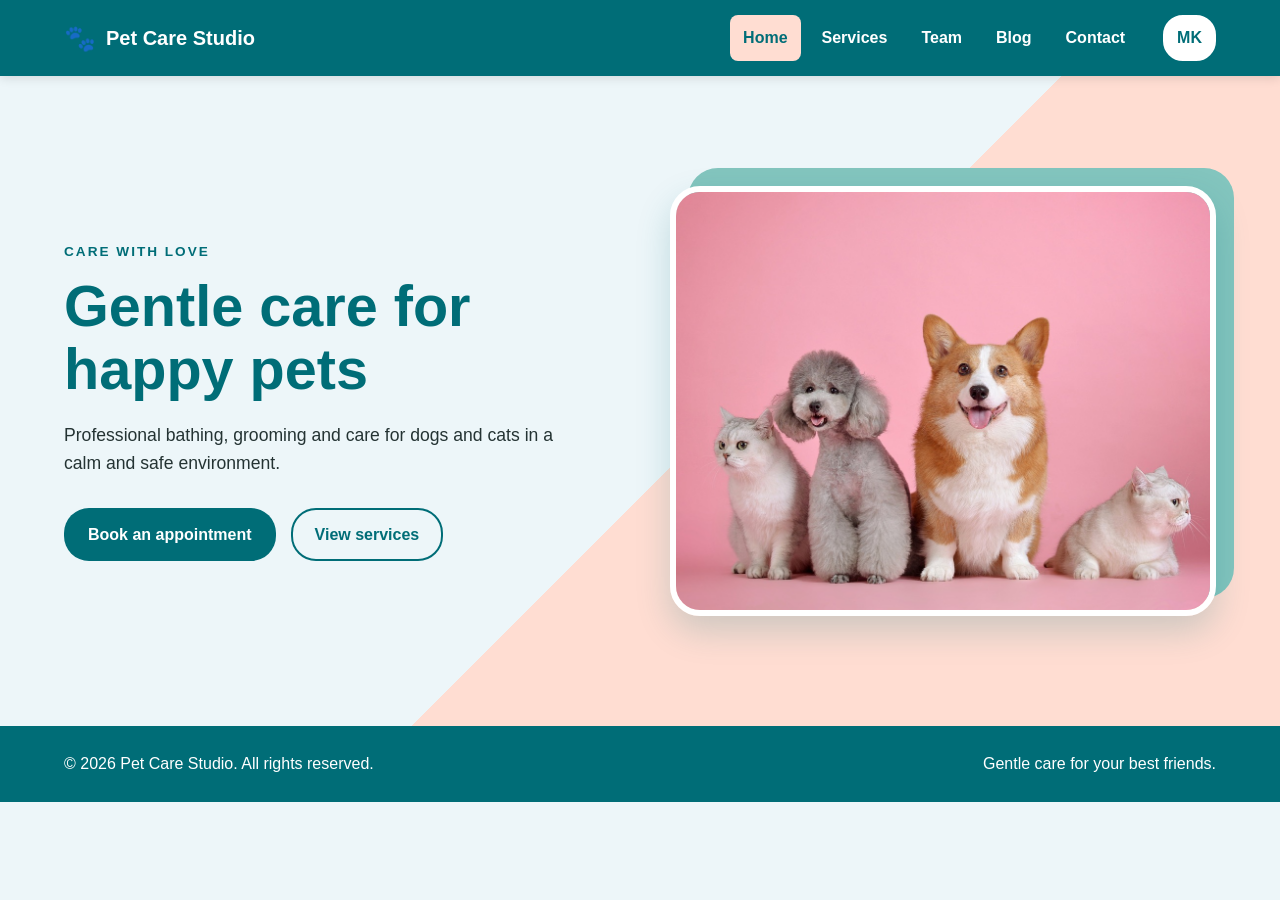
==== en/index.html @ cea67d35 "Add English home page" ====
<!DOCTYPE html>
<html lang="en">
<head>
    <meta charset="UTF-8">
    <meta name="viewport"
          content="width=device-width, initial-scale=1.0">

    <meta name="description"
          content="Pet Care Studio is a professional grooming salon for dogs and cats.">

    <title>Pet Care Studio | Home</title>

    <link rel="stylesheet" href="../assets/css/global.css">
    <link rel="stylesheet" href="../assets/css/home.css">

    <script src="../assets/js/main.js" defer></script>
</head>

<body>

<header class="site-header">
    <div class="container header-container">

        <a class="logo" href="index.html">
            <span class="logo-icon">🐾</span>
            <span>Pet Care Studio</span>
        </a>

        <button class="menu-button"
                id="menu-button"
                type="button"
                aria-label="Open menu"
                aria-expanded="false">
            ☰
        </button>

        <nav class="main-navigation"
             id="main-navigation"
             aria-label="Main navigation">

            <ul>
                <li>
                    <a class="active" href="index.html">
                        Home
                    </a>
                </li>

                <li>
                    <a href="services.html">
                        Services
                    </a>
                </li>

                <li>
                    <a href="team.html">
                        Team
                    </a>
                </li>

                <li>
                    <a href="blog.html">
                        Blog
                    </a>
                </li>

                <li>
                    <a href="contact.html">
                        Contact
                    </a>
                </li>
            </ul>
        </nav>

        <a class="language-button"
           href="../index.html"
           lang="mk">
            MK
        </a>

    </div>
</header>

<main>

    <section class="hero-section">
        <div class="container hero-container">

            <div class="hero-content">

                <p class="section-label">
                    CARE WITH LOVE
                </p>

                <h1>
                    Gentle care for happy pets
                </h1>

                <p class="hero-description">
                    Professional bathing, grooming and care for dogs
                    and cats in a calm and safe environment.
                </p>

                <div class="hero-buttons">

                    <a class="button primary-button"
                       href="contact.html">
                        Book an appointment
                    </a>

                    <a class="button secondary-button"
                       href="services.html">
                        View services
                    </a>

                </div>
            </div>

            <div class="hero-image">
                <img src="../assets/images/hero-pets.jpg"
                     alt="Two dogs and two cats on a pink background">
            </div>

        </div>
    </section>

</main>

<footer class="site-footer">
    <div class="container footer-container">

        <p>
            © 2026 Pet Care Studio. All rights reserved.
        </p>

        <p>
            Gentle care for your best friends.
        </p>

    </div>
</footer>

</body>
</html>
---- assets/css/global.css ----
:root {
    --primary-color: #006D77;
    --secondary-color: #83C5BE;
    --background-color: #EDF6F9;
    --accent-color: #FFDDD2;
    --text-color: #243333;
    --white-color: #FFFFFF;
}

* {
    box-sizing: border-box;
}

html {
    scroll-behavior: smooth;
}

body {
    margin: 0;
    color: var(--text-color);
    background-color: var(--background-color);
    font-family: Arial, Helvetica, sans-serif;
    font-size: 16px;
    line-height: 1.6;
}

img{
    display: block;
    max-width: 100%;
}

a{
    color: inherit;
    text-decoration: none;
}

ul{
    margin: 0;
    padding: 0;
    list-style: none;
}

button{
    font: inherit;
    cursor: pointer;
}

.container{
    width: 90%;
    max-width: 1200px;
    margin: 0 auto;
}

.site-header{
    position: sticky;
    top: 0;
    z-index: 1000;
    background-color: var(--primary-color);
    box-shadow: 0 2px 10px rgba(0,0,0,0.12);
}

.header-container{
    min-height: 76px;
    display: flex;
    align-items: center;
    gap: 25px;
}

.logo {
    display: flex;
    align-items: center;
    gap: 10px;
    color: var(--white-color);
    font-size: 1.25rem;
    font-weight: bold;
}

.logo-icon {
    font-size: 1.6rem;
}

.main-navigation {
    margin-left: auto;
}

.main-navigation ul {
    display: flex;
    align-items: center;
    gap: 8px;
}

.main-navigation a {
    display: block;
    padding: 10px 13px;
    color: var(--white-color);
    border-radius: 8px;
    font-weight: 600;
    transition: background-color 0.2s ease,
    color 0.2s ease;
}

.main-navigation a:hover,
.main-navigation a.active {
    color: var(--primary-color);
    background-color: var(--accent-color);
}

.language-button {
    padding: 8px 12px;
    color: var(--primary-color);
    background-color: var(--white-color);
    border: 2px solid var(--white-color);
    border-radius: 20px;
    font-weight: bold;
}

.language-button:hover {
    background-color: var(--accent-color);
}

.menu-button {
    display: none;
    margin-left: auto;
    padding: 5px 10px;
    color: var(--white-color);
    background: transparent;
    border: 1px solid var(--white-color);
    border-radius: 6px;
    font-size: 1.5rem;
}

.button {
    display: inline-block;
    padding: 12px 22px;
    border: 2px solid transparent;
    border-radius: 25px;
    font-weight: bold;
    text-align: center;
    transition: background-color 0.2s ease,
    color 0.2s ease,
    transform 0.2s ease;
}

.button:hover {
    transform: translateY(-2px);
}

.primary-button {
    color: var(--white-color);
    background-color: var(--primary-color);
}

.primary-button:hover {
    background-color: var(--secondary-color);
}

.secondary-button {
    color: var(--primary-color);
    background-color: transparent;
    border-color: var(--primary-color);
}

.secondary-button:hover {
    background-color: var(--accent-color);
}

a:focus-visible,
button:focus-visible {
    outline: 3px solid var(--accent-color);
    outline-offset: 3px;
}

.site-footer {
    padding: 25px 0;
    color: var(--white-color);
    background-color: var(--primary-color);
}

.footer-container {
    display: flex;
    justify-content: space-between;
    gap: 20px;
}

.footer-container p {
    margin: 0;
}

@media (max-width: 768px) {
    .header-container {
        position: relative;
        min-height: 68px;
        gap: 12px;
    }

    .menu-button {
        display: block;
    }

    .main-navigation {
        position: absolute;
        top: 68px;
        right: 0;
        left: 0;
        display: none;
        margin-left: 0;
        padding: 15px 5%;
        background-color: var(--primary-color);
        border-top: 1px solid var(--secondary-color);
    }

    /* JavaScript подоцна ќе ја додава класата open */
    .main-navigation.open {
        display: block;
    }

    .main-navigation ul {
        flex-direction: column;
        align-items: stretch;
    }

    .main-navigation a {
        padding: 12px;
        text-align: center;
    }

    .footer-container {
        flex-direction: column;
        text-align: center;
    }
}
---- assets/css/home.css ----
.hero-section {
    min-height: 650px;
    display: flex;
    align-items: center;
    padding: 70px 0;
    background: linear-gradient(
            135deg,
            var(--background-color) 55%,
            var(--accent-color) 55%
    );
}

.hero-container {
    display: grid;
    grid-template-columns: 1fr 1fr;
    gap: 60px;
    align-items: center;
}

.hero-content {
    max-width: 580px;
}

.section-label {
    margin: 0 0 12px;
    color: var(--primary-color);
    font-size: 0.85rem;
    font-weight: bold;
    letter-spacing: 2px;
}

.hero-content h1 {
    margin: 0 0 20px;
    color: var(--primary-color);
    font-size: 3.6rem;
    line-height: 1.1;
}

.hero-description {
    max-width: 520px;
    margin: 0 0 30px;
    color: var(--text-color);
    font-size: 1.1rem;
}

.hero-buttons {
    display: flex;
    flex-wrap: wrap;
    gap: 15px;
}

.hero-image {
    position: relative;
}

.hero-image::before {
    content: "";
    position: absolute;
    top: -18px;
    right: -18px;
    width: 100%;
    height: 100%;
    background-color: var(--secondary-color);
    border-radius: 30px;
}

.hero-image img {
    position: relative;
    z-index: 1;
    width: 100%;
    height: 430px;
    object-fit: cover;
    object-position: center;
    border: 6px solid var(--white-color);
    border-radius: 30px;
    box-shadow: 0 15px 35px rgba(0, 109, 119, 0.20);
}

@media (max-width: 900px) {
    .hero-section {
        min-height: auto;
        padding: 60px 0;
        background: var(--background-color);
    }

    .hero-container {
        grid-template-columns: 1fr;
        gap: 45px;
    }

    .hero-content {
        max-width: 700px;
        text-align: center;
        margin: 0 auto;
    }

    .hero-description {
        margin-right: auto;
        margin-left: auto;
    }

    .hero-buttons {
        justify-content: center;
    }

    .hero-image {
        width: 90%;
        max-width: 650px;
        margin: 0 auto;
    }
}

@media (max-width: 600px) {
    .hero-section {
        padding: 45px 0;
    }

    .hero-content h1 {
        font-size: 2.4rem;
    }

    .hero-description {
        font-size: 1rem;
    }

    .hero-buttons {
        flex-direction: column;
    }

    .hero-buttons .button {
        width: 100%;
    }

    .hero-image {
        width: 100%;
    }

    .hero-image::before {
        top: -10px;
        right: -10px;
    }

    .hero-image img {
        height: 320px;
        border-radius: 20px;
    }
}
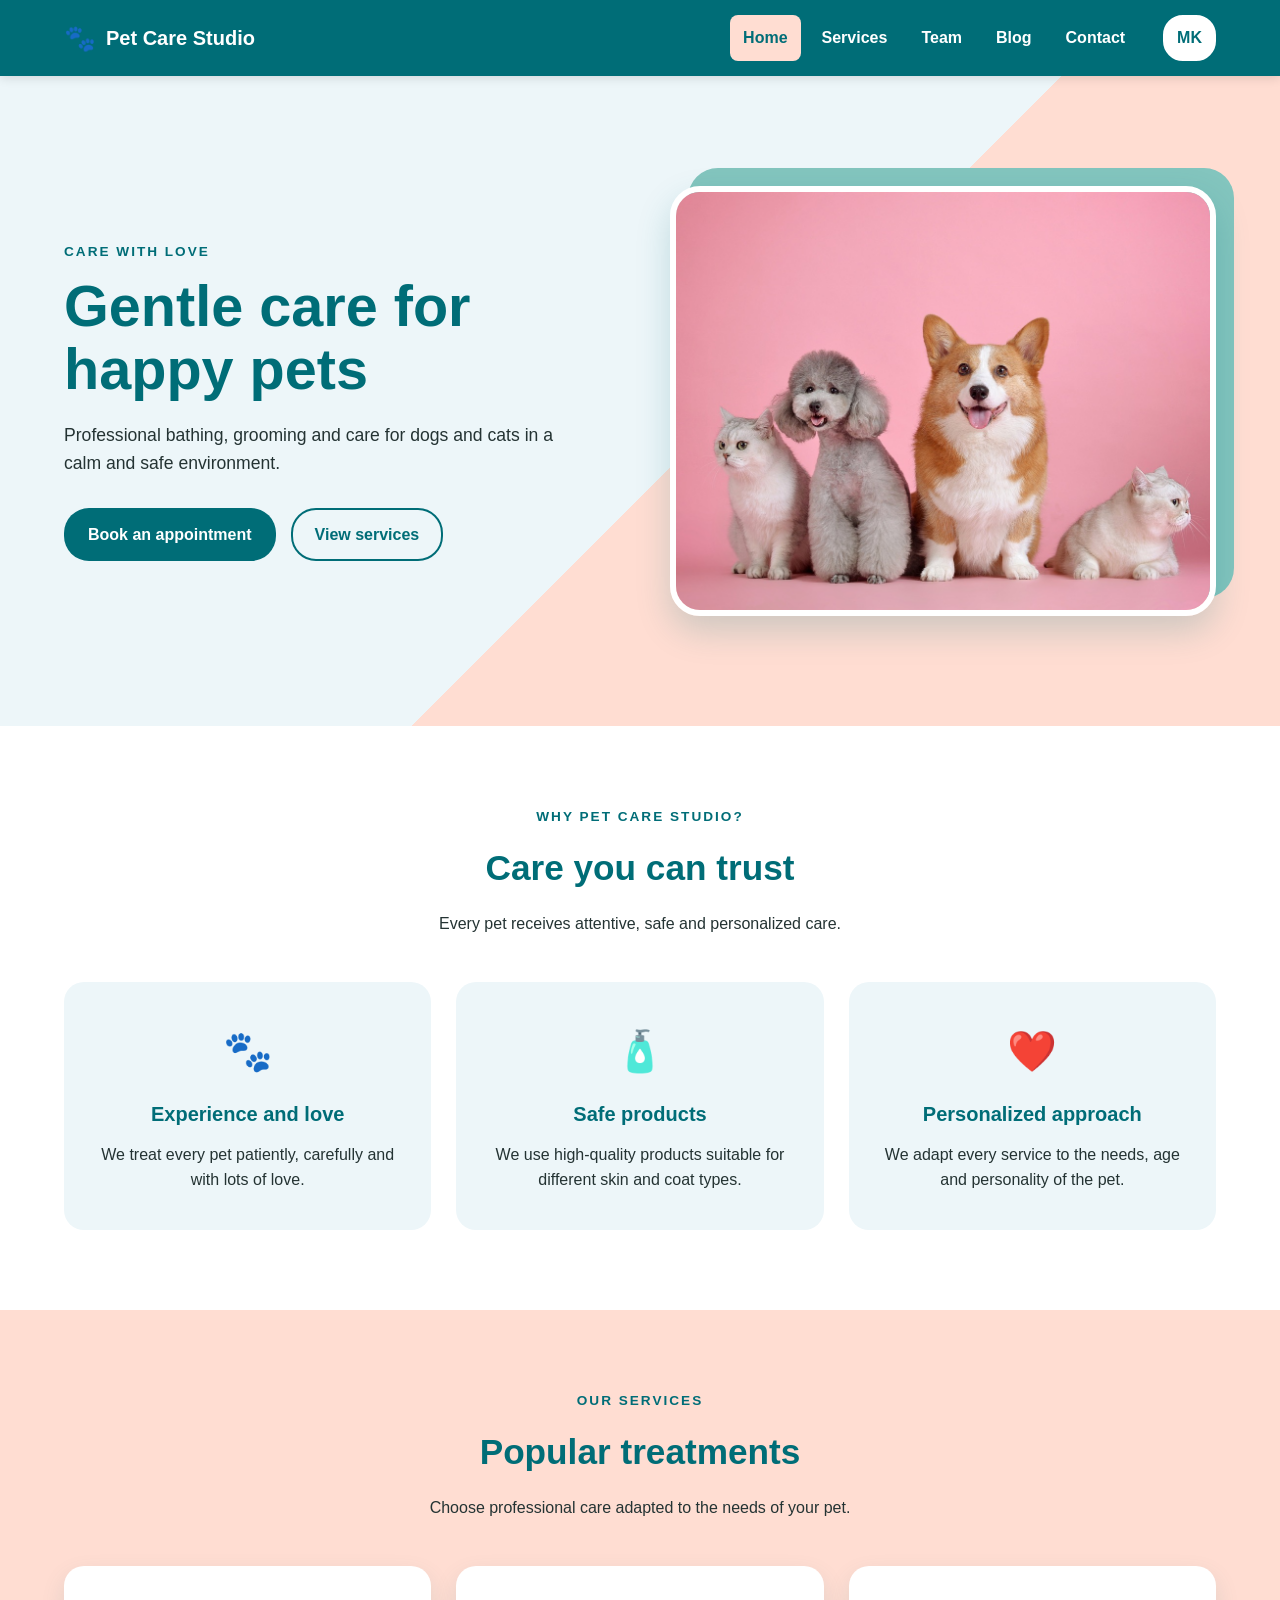
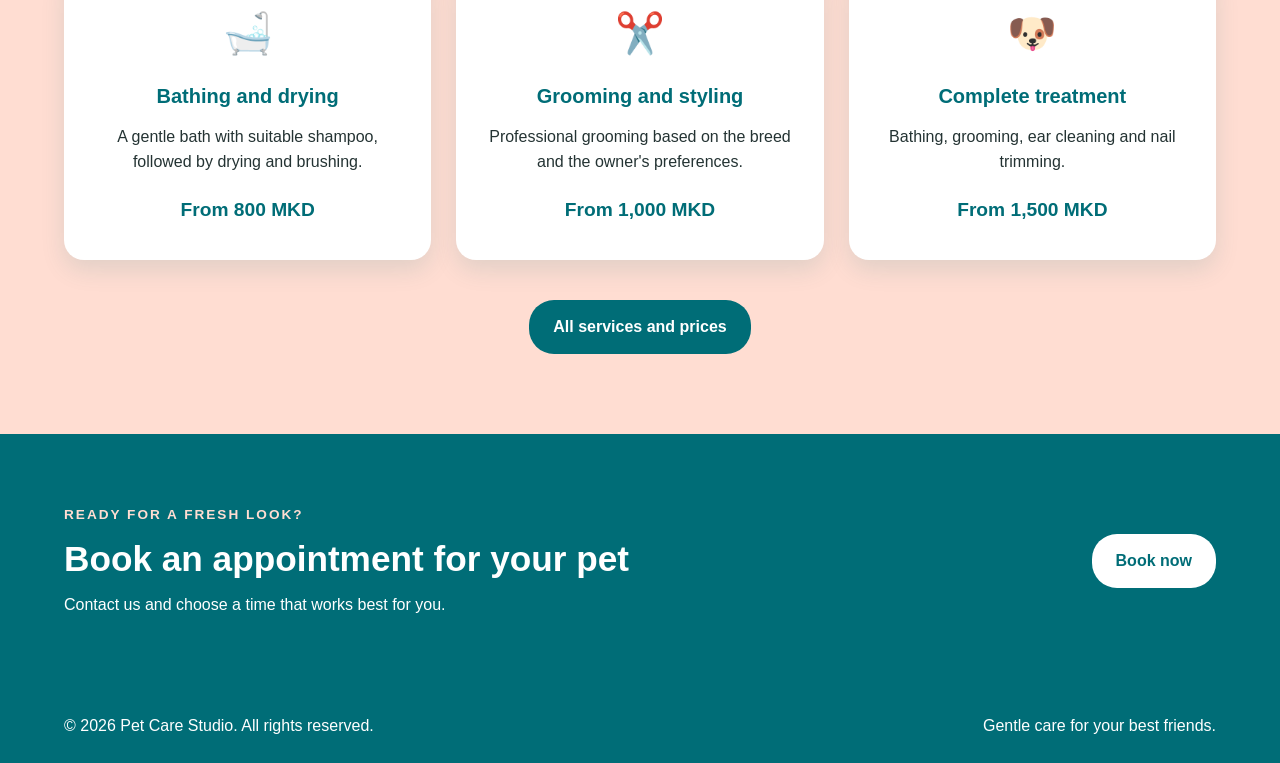
==== commit b36228eb: "Complete bilingual home page" ====
--- a/en/index.html
+++ b/en/index.html
@@ -123,6 +123,127 @@
         </div>
     </section>
 
+    <section class="benefits-section">
+        <div class="container">
+
+            <div class="section-heading">
+                <p class="section-label">WHY PET CARE STUDIO?</p>
+                <h2>Care you can trust</h2>
+                <p>
+                    Every pet receives attentive, safe and
+                    personalized care.
+                </p>
+            </div>
+
+            <div class="benefits-grid">
+
+                <article class="benefit-card">
+                    <span class="benefit-icon" aria-hidden="true">🐾</span>
+                    <h3>Experience and love</h3>
+                    <p>
+                        We treat every pet patiently, carefully
+                        and with lots of love.
+                    </p>
+                </article>
+
+                <article class="benefit-card">
+                    <span class="benefit-icon" aria-hidden="true">🧴</span>
+                    <h3>Safe products</h3>
+                    <p>
+                        We use high-quality products suitable for
+                        different skin and coat types.
+                    </p>
+                </article>
+
+                <article class="benefit-card">
+                    <span class="benefit-icon" aria-hidden="true">❤️</span>
+                    <h3>Personalized approach</h3>
+                    <p>
+                        We adapt every service to the needs, age
+                        and personality of the pet.
+                    </p>
+                </article>
+
+            </div>
+        </div>
+    </section>
+
+    <section class="services-preview-section">
+        <div class="container">
+
+            <div class="section-heading">
+                <p class="section-label">OUR SERVICES</p>
+                <h2>Popular treatments</h2>
+                <p>
+                    Choose professional care adapted to the
+                    needs of your pet.
+                </p>
+            </div>
+
+            <div class="services-preview-grid">
+
+                <article class="service-preview-card">
+                    <span class="service-icon" aria-hidden="true">🛁</span>
+                    <h3>Bathing and drying</h3>
+                    <p>
+                        A gentle bath with suitable shampoo,
+                        followed by drying and brushing.
+                    </p>
+                    <p class="service-price">From 800 MKD</p>
+                </article>
+
+                <article class="service-preview-card">
+                    <span class="service-icon" aria-hidden="true">✂️</span>
+                    <h3>Grooming and styling</h3>
+                    <p>
+                        Professional grooming based on the breed
+                        and the owner's preferences.
+                    </p>
+                    <p class="service-price">From 1,000 MKD</p>
+                </article>
+
+                <article class="service-preview-card">
+                    <span class="service-icon" aria-hidden="true">🐶</span>
+                    <h3>Complete treatment</h3>
+                    <p>
+                        Bathing, grooming, ear cleaning
+                        and nail trimming.
+                    </p>
+                    <p class="service-price">From 1,500 MKD</p>
+                </article>
+
+            </div>
+
+            <div class="section-action">
+                <a class="button primary-button" href="services.html">
+                    All services and prices
+                </a>
+            </div>
+
+        </div>
+    </section>
+
+    <section class="appointment-section">
+        <div class="container appointment-container">
+
+            <div class="appointment-content">
+                <p class="section-label">READY FOR A FRESH LOOK?</p>
+
+                <h2>Book an appointment for your pet</h2>
+
+                <p>
+                    Contact us and choose a time that
+                    works best for you.
+                </p>
+            </div>
+
+            <a class="button appointment-button" href="contact.html">
+                Book now
+            </a>
+
+        </div>
+    </section>
+
 </main>
 
 <footer class="site-footer">
--- a/assets/css/home.css
+++ b/assets/css/home.css
@@ -76,6 +76,200 @@
     box-shadow: 0 15px 35px rgba(0, 109, 119, 0.20);
 }
 
+.benefits-section {
+    padding: 80px 0;
+    background-color: var(--white-color);
+}
+
+.section-heading {
+    max-width: 680px;
+    margin: 0 auto 45px;
+    text-align: center;
+}
+
+.section-heading h2 {
+    margin: 0 0 15px;
+    color: var(--primary-color);
+    font-size: 2.2rem;
+}
+
+.section-heading > p:last-child {
+    margin: 0;
+    color: var(--text-color);
+}
+
+.benefits-grid {
+    display: grid;
+    grid-template-columns: repeat(3, 1fr);
+    gap: 25px;
+}
+
+.benefit-card {
+    padding: 35px 25px;
+    background-color: var(--background-color);
+    border: 2px solid transparent;
+    border-radius: 20px;
+    text-align: center;
+    transition: transform 0.2s ease,
+    border-color 0.2s ease;
+}
+
+.benefit-card:hover {
+    transform: translateY(-5px);
+    border-color: var(--secondary-color);
+}
+
+.benefit-icon {
+    display: inline-block;
+    margin-bottom: 15px;
+    font-size: 2.5rem;
+}
+
+.benefit-card h3 {
+    margin: 0 0 12px;
+    color: var(--primary-color);
+    font-size: 1.25rem;
+}
+
+.benefit-card p {
+    margin: 0;
+}
+
+.services-preview-section {
+    padding: 80px 0;
+    background-color: var(--accent-color);
+}
+
+.services-preview-grid {
+    display: grid;
+    grid-template-columns: repeat(3, 1fr);
+    gap: 25px;
+}
+
+.service-preview-card {
+    display: flex;
+    flex-direction: column;
+    padding: 35px 25px;
+    background-color: var(--white-color);
+    border-radius: 20px;
+    box-shadow: 0 10px 25px rgba(0, 109, 119, 0.12);
+    text-align: center;
+}
+
+.service-icon {
+    display: inline-block;
+    margin-bottom: 15px;
+    font-size: 2.5rem;
+}
+
+.service-preview-card h3 {
+    margin: 0 0 12px;
+    color: var(--primary-color);
+    font-size: 1.25rem;
+}
+
+.service-preview-card > p:not(.service-price) {
+    margin: 0 0 20px;
+}
+
+.service-price {
+    margin: auto 0 0;
+    color: var(--primary-color);
+    font-size: 1.2rem;
+    font-weight: bold;
+}
+
+.section-action {
+    margin-top: 40px;
+    text-align: center;
+}
+
+@media (max-width: 900px) {
+    .services-preview-grid {
+        grid-template-columns: repeat(2, 1fr);
+    }
+}
+
+@media (max-width: 600px) {
+    .services-preview-section {
+        padding: 60px 0;
+    }
+
+    .services-preview-grid {
+        grid-template-columns: 1fr;
+    }
+}
+
+.appointment-section {
+    padding: 70px 0;
+    color: var(--white-color);
+    background-color: var(--primary-color);
+}
+
+.appointment-container {
+    display: flex;
+    align-items: center;
+    justify-content: space-between;
+    gap: 40px;
+}
+
+.appointment-content {
+    max-width: 700px;
+}
+
+.appointment-section .section-label {
+    color: var(--accent-color);
+}
+
+.appointment-content h2 {
+    margin: 0 0 12px;
+    font-size: 2.2rem;
+    line-height: 1.2;
+}
+
+.appointment-content p:last-child {
+    margin: 0;
+}
+
+.appointment-button {
+    flex-shrink: 0;
+    color: var(--primary-color);
+    background-color: var(--white-color);
+}
+
+.appointment-button:hover {
+    background-color: var(--accent-color);
+}
+
+@media (max-width: 768px) {
+    .appointment-section {
+        padding: 60px 0;
+    }
+
+    .appointment-container {
+        flex-direction: column;
+        text-align: center;
+    }
+
+    .appointment-content h2 {
+        font-size: 1.8rem;
+    }
+}
+
+@media (max-width: 768px) {
+    .benefits-section {
+        padding: 60px 0;
+    }
+
+    .section-heading h2 {
+        font-size: 1.8rem;
+    }
+
+    .benefits-grid {
+        grid-template-columns: 1fr;
+    }
+}
+
 @media (max-width: 900px) {
     .hero-section {
         min-height: auto;
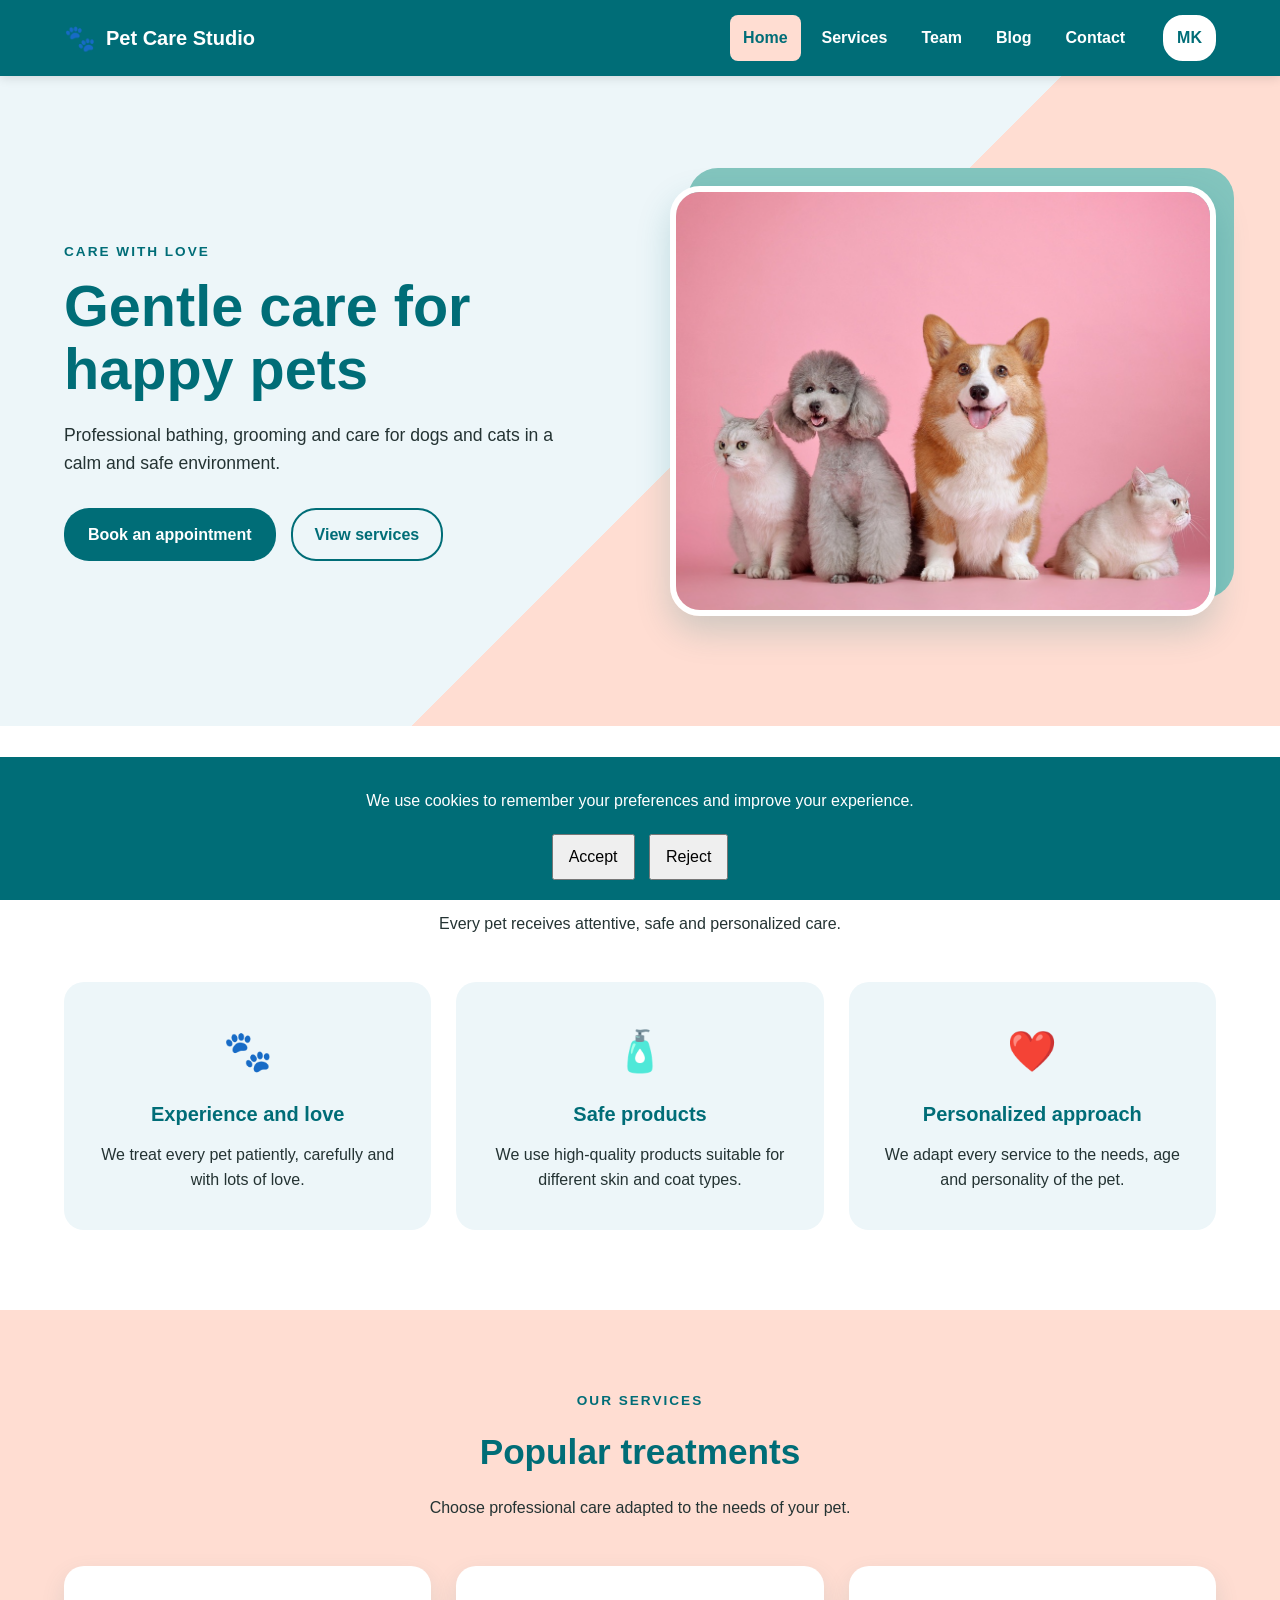
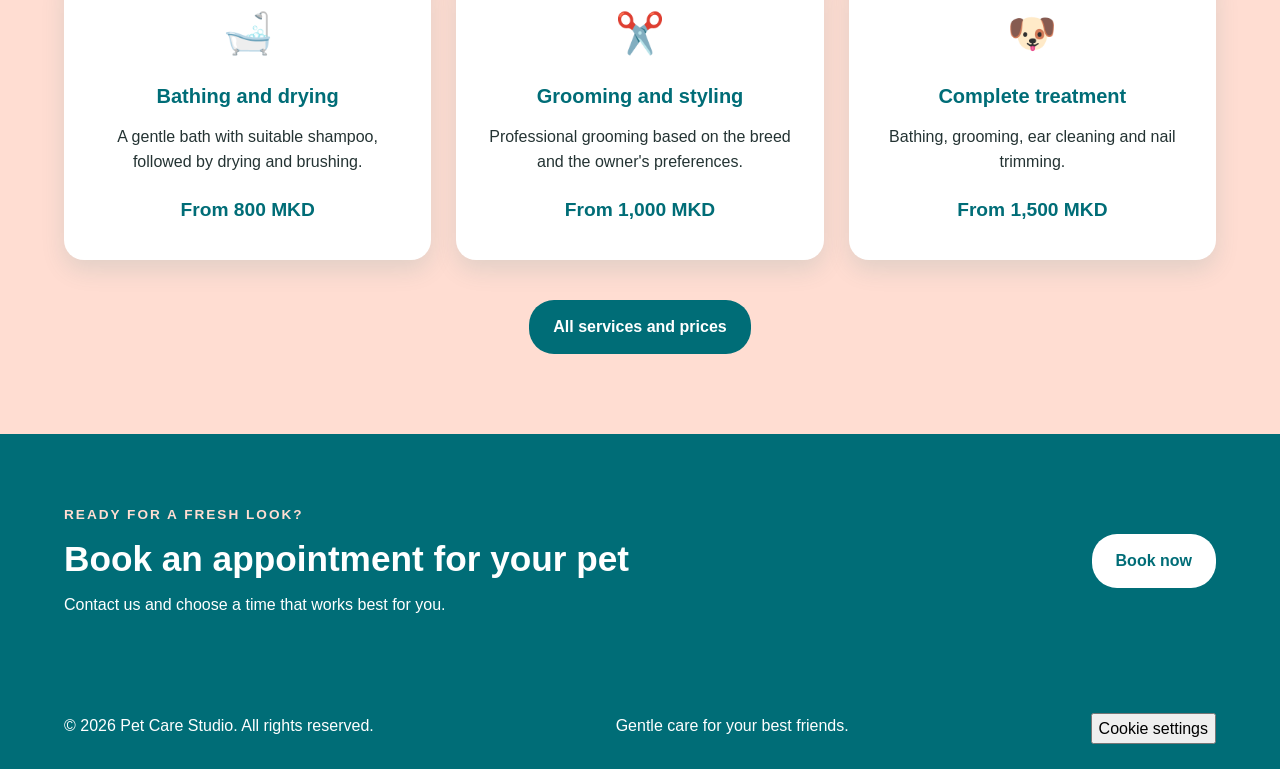
==== commit 1fca2f8d: "Finish cookies on English pages" ====
--- a/en/index.html
+++ b/en/index.html
@@ -11,9 +11,11 @@
     <title>Pet Care Studio | Home</title>
 
     <link rel="stylesheet" href="../assets/css/global.css">
+    <link rel="stylesheet" href="../assets/css/cookies.css">
     <link rel="stylesheet" href="../assets/css/home.css">
 
     <script src="../assets/js/main.js" defer></script>
+    <script src="../assets/js/cookies.js" defer></script>
 </head>
 
 <body>
@@ -256,6 +258,7 @@
         <p>
             Gentle care for your best friends.
         </p>
+        <button id="cookieSettings">Cookie Settings</button>
 
     </div>
 </footer>
--- a/assets/css/global.css
+++ b/assets/css/global.css
@@ -24,42 +24,42 @@
     line-height: 1.6;
 }
 
-img{
+img {
     display: block;
     max-width: 100%;
 }
 
-a{
+a {
     color: inherit;
     text-decoration: none;
 }
 
-ul{
+ul {
     margin: 0;
     padding: 0;
     list-style: none;
 }
 
-button{
+button {
     font: inherit;
     cursor: pointer;
 }
 
-.container{
+.container {
     width: 90%;
     max-width: 1200px;
     margin: 0 auto;
 }
 
-.site-header{
+.site-header {
     position: sticky;
     top: 0;
     z-index: 1000;
     background-color: var(--primary-color);
-    box-shadow: 0 2px 10px rgba(0,0,0,0.12);
-}
-
-.header-container{
+    box-shadow: 0 2px 10px rgba(0, 0, 0, 0.12);
+}
+
+.header-container {
     min-height: 76px;
     display: flex;
     align-items: center;
@@ -228,4 +228,8 @@
         flex-direction: column;
         text-align: center;
     }
+    .map-placeholder a {
+        text-decoration: none;
+    }
+
 }
--- a/assets/css/cookies.css
+++ b/assets/css/cookies.css
@@ -0,0 +1,17 @@
+.cookie-banner {
+    position: fixed;
+    bottom: 0;
+    left: 0;
+    right: 0;
+    padding: 15px;
+    background-color: var(--primary-color);
+    color: var(--white-color);
+    text-align: center;
+    z-index: 9999;
+}
+
+.cookie-banner button {
+    margin: 5px;
+    padding: 8px 15px;
+    cursor: pointer;
+}
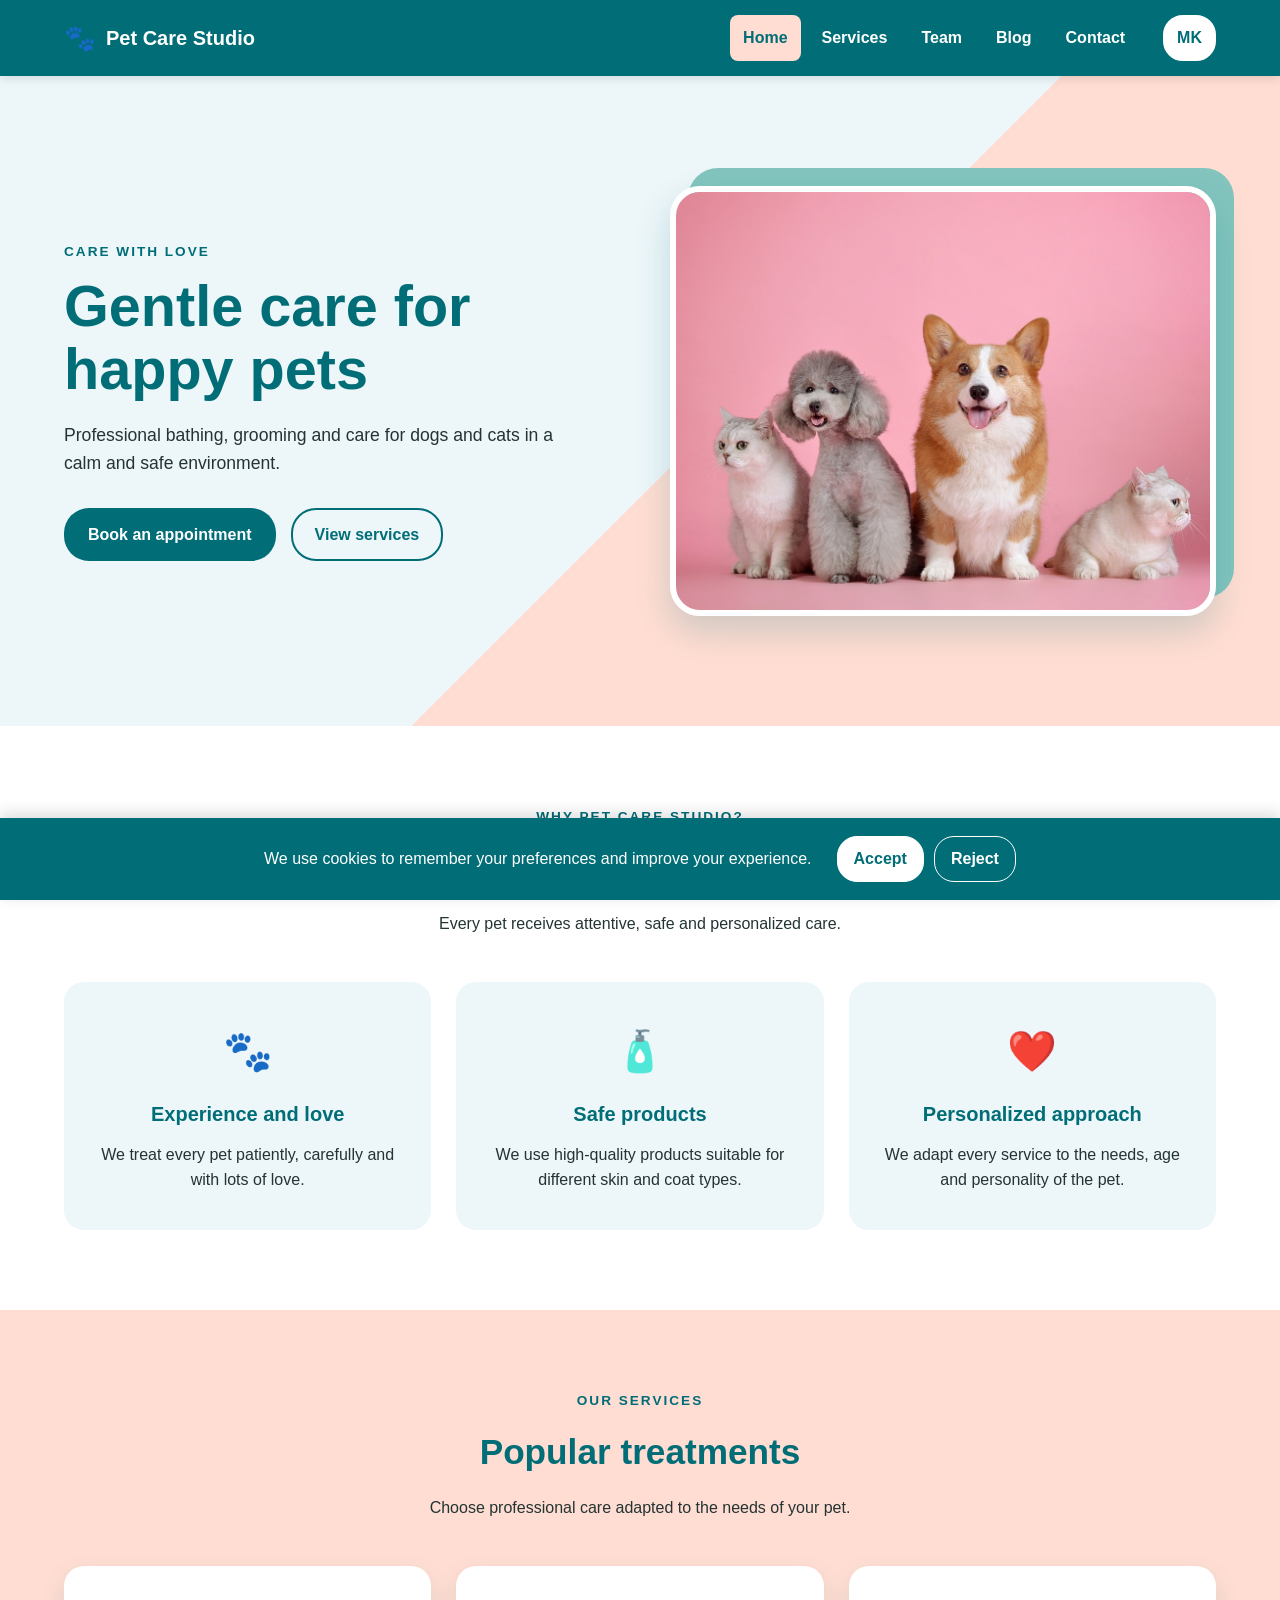
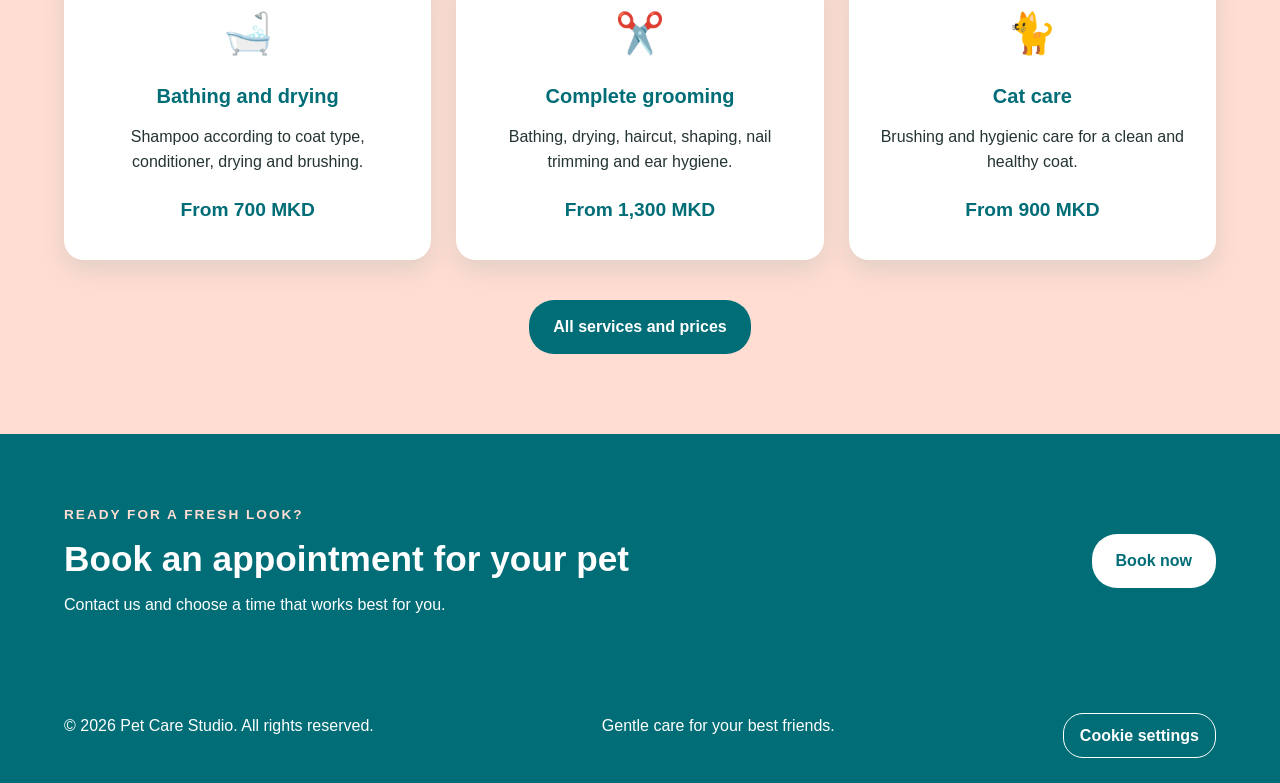
==== commit 2b04c504: "Finalize website and add RepoRun configuration" ====
--- a/en/index.html
+++ b/en/index.html
@@ -188,30 +188,30 @@
                     <span class="service-icon" aria-hidden="true">🛁</span>
                     <h3>Bathing and drying</h3>
                     <p>
-                        A gentle bath with suitable shampoo,
-                        followed by drying and brushing.
-                    </p>
-                    <p class="service-price">From 800 MKD</p>
+                        Shampoo according to coat type, conditioner,
+                        drying and brushing.
+                    </p>
+                    <p class="service-price">From 700 MKD</p>
                 </article>
 
                 <article class="service-preview-card">
                     <span class="service-icon" aria-hidden="true">✂️</span>
-                    <h3>Grooming and styling</h3>
-                    <p>
-                        Professional grooming based on the breed
-                        and the owner's preferences.
-                    </p>
-                    <p class="service-price">From 1,000 MKD</p>
+                    <h3>Complete grooming</h3>
+                    <p>
+                        Bathing, drying, haircut, shaping,
+                        nail trimming and ear hygiene.
+                    </p>
+                    <p class="service-price">From 1,300 MKD</p>
                 </article>
 
                 <article class="service-preview-card">
-                    <span class="service-icon" aria-hidden="true">🐶</span>
-                    <h3>Complete treatment</h3>
-                    <p>
-                        Bathing, grooming, ear cleaning
-                        and nail trimming.
-                    </p>
-                    <p class="service-price">From 1,500 MKD</p>
+                    <span class="service-icon" aria-hidden="true">🐈</span>
+                    <h3>Cat care</h3>
+                    <p>
+                        Brushing and hygienic care
+                        for a clean and healthy coat.
+                    </p>
+                    <p class="service-price">From 900 MKD</p>
                 </article>
 
             </div>
@@ -258,7 +258,7 @@
         <p>
             Gentle care for your best friends.
         </p>
-        <button id="cookieSettings">Cookie Settings</button>
+        <button id="cookieSettings" type="button">Cookie Settings</button>
 
     </div>
 </footer>
--- a/assets/css/global.css
+++ b/assets/css/global.css
@@ -228,8 +228,4 @@
         flex-direction: column;
         text-align: center;
     }
-    .map-placeholder a {
-        text-decoration: none;
-    }
-
 }
--- a/assets/css/cookies.css
+++ b/assets/css/cookies.css
@@ -1,17 +1,67 @@
 .cookie-banner {
     position: fixed;
+    right: 0;
     bottom: 0;
     left: 0;
-    right: 0;
-    padding: 15px;
+    z-index: 9999;
+    display: flex;
+    align-items: center;
+    justify-content: center;
+    gap: 25px;
+    padding: 18px 5%;
+    color: var(--white-color);
     background-color: var(--primary-color);
-    color: var(--white-color);
-    text-align: center;
-    z-index: 9999;
+    box-shadow: 0 -4px 15px rgba(0, 0, 0, 0.15);
 }
 
-.cookie-banner button {
-    margin: 5px;
-    padding: 8px 15px;
+.cookie-banner p {
+    margin: 0;
+}
+
+.cookie-buttons {
+    display: flex;
+    gap: 10px;
+}
+
+.cookie-banner button,
+.cookie-settings-button {
+    padding: 9px 16px;
+    border: 1px solid var(--white-color);
+    border-radius: 20px;
+    font: inherit;
+    font-weight: bold;
     cursor: pointer;
+}
+
+.cookie-accept {
+    color: var(--primary-color);
+    background-color: var(--white-color);
+}
+
+.cookie-reject {
+    color: var(--white-color);
+    background-color: transparent;
+}
+
+.cookie-settings-button {
+    color: var(--white-color);
+    background-color: transparent;
+}
+
+.cookie-settings-button:hover,
+.cookie-banner button:hover {
+    color: var(--primary-color);
+    background-color: var(--accent-color);
+}
+
+@media (max-width: 600px) {
+    .cookie-banner {
+        flex-direction: column;
+        gap: 12px;
+        text-align: center;
+    }
+
+    .cookie-buttons {
+        justify-content: center;
+    }
 }
